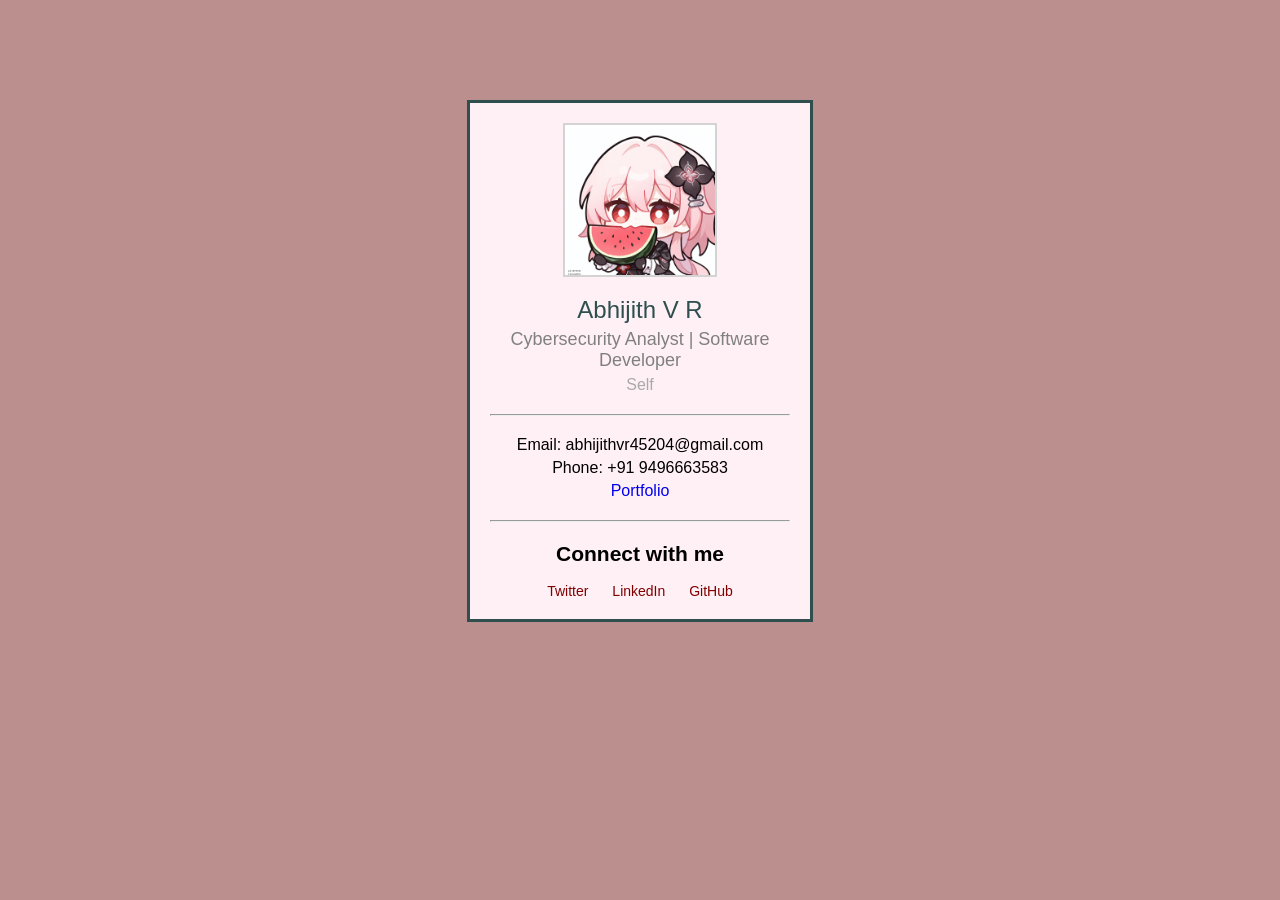
==== Bcard.htm @ efcba4c4 "Base-line" ====
<!doctype html>
<html lang="en">
  <head>
    <meta charset="UTF-8" />
    <meta name="viewport" content="width=device-width, initial-scale=1.0" />
    <title>Document</title>
    <link rel="stylesheet" href="css/Bcard.css">
  </head>
  <body>
    <div class="business-card">
      <img
        src="assets/image/profile.jpeg"
        alt="Profile"
        class="profile-image"
      />
      <p class="full-name">Abhijith V R</p>
      <p class="designation">Cybersecurity Analyst | Software Developer</p>
      <p class="company">Self</p>
      <hr />
      <p>Email: abhijithvr45204@gmail.com</p>
      <p>Phone: +91 9496663583</p>
      <a class="portfolio-link" href="index.html">Portfolio</a>
      <hr />
      <div class="social-media">
        <h2>Connect with me</h2>
        <a href="http://twitter.com/">Twitter</a>
        <a href="http://linkedin.com/">LinkedIn</a>
        <a href="http://github.com/">GitHub</a>
      </div>
    </div>
  </body>
</html>
---- css/Bcard.css ----
body {
  background-color: rosybrown;
  font-family: "Arial", sans-serif;
}

.business-card {
  background-color: lavenderblush;
  border: 3px solid darkslategray;
  padding: 20px;
  text-align: center;
  font-size: 16px;
  width: 300px;
  margin-left: auto;
  margin-right: auto;
  margin-top: 100px;
}

.profile-image {
  max-width: 100%;
  width: 150px;
  height: 150px;
  margin-bottom: 10px;
  border: 2px solid lightgray;
}

.full-name {
  font-size: 24px;
  color: darkslategray;
}

.designation {
  font-size: 18px;
  color: gray;
}

.company {
  font-size: 16px;
  color: darkgray;
}

p {
  margin: 5px 0;
}

a {
  text-decoration: none;
}

.social-media {
  margin-top: 10px;
  font-size: 14px;
}

.social-media a {
  margin: 10px;
  color: maroon;
}

hr {
  margin: 20px 0;
}

head *,
title,
meta,
link,
script {
  display: none !important;
}
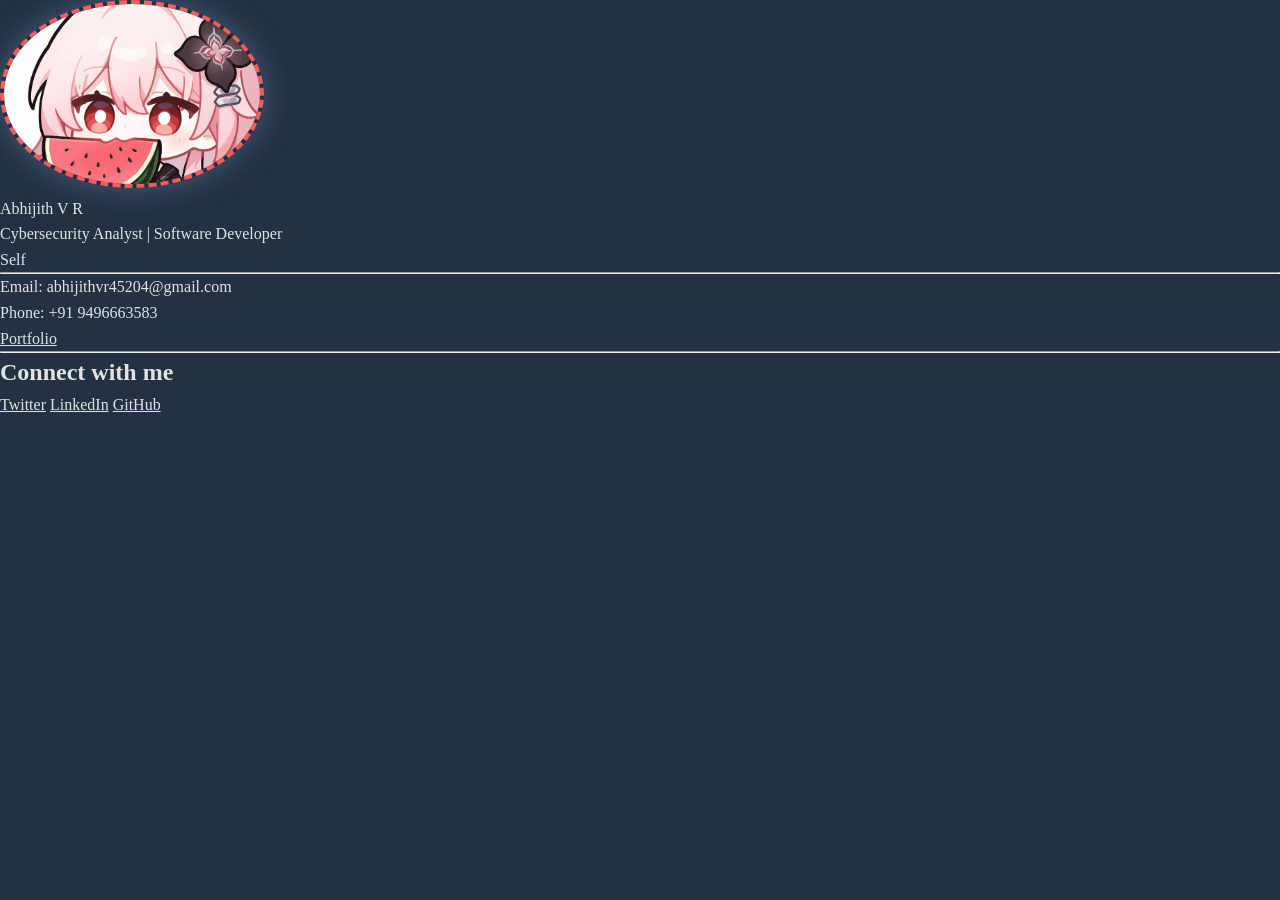
==== commit fe7a1429: "minute" ====
--- a/Bcard.htm
+++ b/Bcard.htm
@@ -4,7 +4,7 @@
     <meta charset="UTF-8" />
     <meta name="viewport" content="width=device-width, initial-scale=1.0" />
     <title>Document</title>
-    <link rel="stylesheet" href="css/Bcard.css">
+    <link rel="stylesheet" href="css/index.css" />
   </head>
   <body>
     <div class="business-card">
--- a/css/index.css
+++ b/css/index.css
@@ -0,0 +1,119 @@
+:root {
+  --background: #233142;
+
+  --foreground: #455d7a;
+
+  --accent: #f95959;
+
+  --text: #e3e3e3;
+}
+
+* {
+  background-color: var(--background);
+  color: var(--text);
+  margin: 0;
+  padding: 0;
+}
+
+body {
+  line-height: 1.6;
+  min-height: 80vh;
+}
+
+header {
+  width: 100%;
+  padding: 20px;
+  min-height: 10vh;
+}
+
+footer {
+  padding: 20px;
+  text-align: center;
+  background-color: var(--foreground);
+}
+footer a {
+  text-decoration: none;
+  transition: color 0.3s ease;
+}
+
+footer a:hover {
+  color: var(--accent);
+}
+
+#hero {
+  min-height: 100vh;
+  padding: 1em;
+  display: flex;
+  flex-direction: column;
+  justify-content: center;
+  align-items: center;
+  text-align: left;
+}
+
+#hero > div {
+  display: flex;
+  flex-direction: column;
+  align-items: center;
+  gap: 20px;
+}
+
+#about {
+  padding: 20px;
+  display: flex;
+  justify-content: space-between;
+  align-items: center;
+  gap: 30px;
+}
+
+main {
+  width: 100%;
+}
+
+img {
+  height: 20vh;
+  width: 20vw;
+  object-fit: cover;
+  border-radius: 50%;
+  border: 4px dashed var(--accent);
+  box-shadow: 0 0 30px var(--foreground);
+  transition:
+    transform 0.3s ease,
+    box-shadow 0.3s ease;
+}
+
+img:hover {
+  transform: scale(1.05);
+  box-shadow: 0 0 45px var(--foreground);
+}
+
+nav ul {
+  list-style: none;
+  display: flex;
+  justify-content: flex-start;
+  align-items: center;
+  gap: 30px;
+}
+
+nav a {
+  text-decoration: none;
+  cursor: pointer;
+}
+
+#about div a {
+  background: var(--foreground);
+  display: flex;
+  flex-direction: inherit;
+  padding: 12px 24px;
+  border-radius: 8px;
+  text-decoration: none;
+  font-weight: 700;
+  transition:
+    transform 0.3s ease,
+    background 0.3s ease,
+    box-shadow 0.3s ease;
+}
+
+#about div a:hover {
+  transform: translateY(-3px);
+  box-shadow: 0 8px 20px var(--accent);
+}
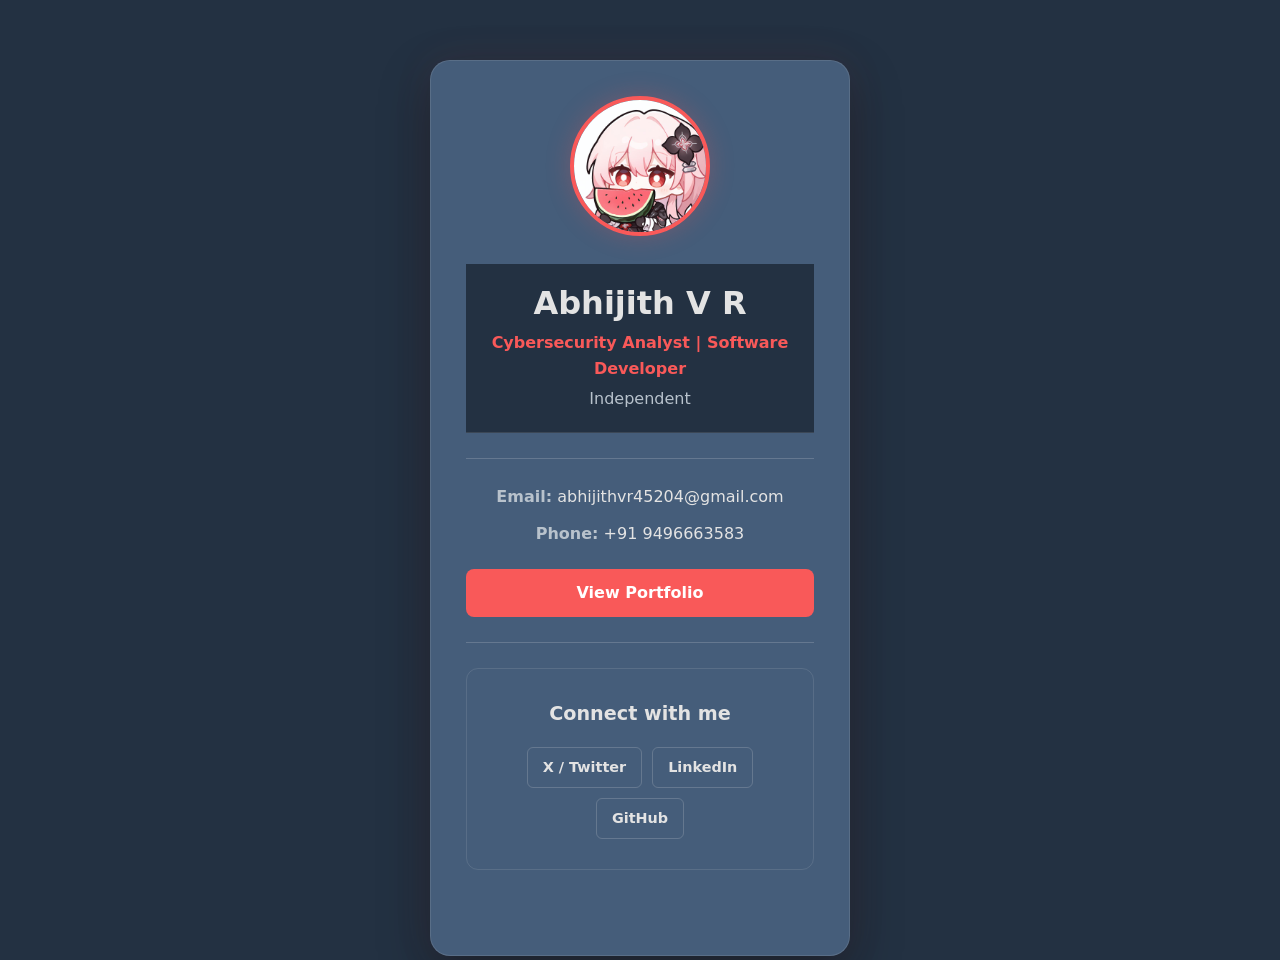
==== commit 64d9450f: "ok i guess" ====
--- a/Bcard.htm
+++ b/Bcard.htm
@@ -3,30 +3,84 @@
   <head>
     <meta charset="UTF-8" />
     <meta name="viewport" content="width=device-width, initial-scale=1.0" />
-    <title>Document</title>
+
+    <title>Abhijith V R - Business Card</title>
+
+    <meta
+      name="description"
+      content="Digital business card for Abhijith V R, Cybersecurity Analyst and Software Developer."
+    />
+    <meta name="author" content="Abhijith V R" />
+
     <link rel="stylesheet" href="css/index.css" />
+    <link rel="icon" href="assets/image/favicon.ico" />
   </head>
+
   <body>
-    <div class="business-card">
-      <img
-        src="assets/image/profile.jpeg"
-        alt="Profile"
-        class="profile-image"
-      />
-      <p class="full-name">Abhijith V R</p>
-      <p class="designation">Cybersecurity Analyst | Software Developer</p>
-      <p class="company">Self</p>
-      <hr />
-      <p>Email: abhijithvr45204@gmail.com</p>
-      <p>Phone: +91 9496663583</p>
-      <a class="portfolio-link" href="index.html">Portfolio</a>
-      <hr />
-      <div class="social-media">
-        <h2>Connect with me</h2>
-        <a href="http://twitter.com/">Twitter</a>
-        <a href="http://linkedin.com/">LinkedIn</a>
-        <a href="http://github.com/">GitHub</a>
-      </div>
-    </div>
+    <main>
+      <article class="business-card">
+        <img
+          src="assets/image/profile.jpeg"
+          alt="Portrait of Abhijith V R"
+          class="profile-image"
+        />
+
+        <header class="card-header">
+          <h1 class="full-name">Abhijith V R</h1>
+          <p class="designation">Cybersecurity Analyst | Software Developer</p>
+          <p class="company">Independent</p>
+        </header>
+
+        <hr />
+
+        <section class="contact-info" aria-label="Contact information">
+          <p>
+            <strong>Email:</strong>
+            <a href="mailto:abhijithvr45204@gmail.com">
+              abhijithvr45204@gmail.com
+            </a>
+          </p>
+
+          <p>
+            <strong>Phone:</strong>
+            <a href="tel:+919496663583">+91 9496663583</a>
+          </p>
+
+          <a class="portfolio-link" href="index.html"> View Portfolio </a>
+        </section>
+
+        <hr />
+
+        <section class="social-media" aria-labelledby="social-heading">
+          <h2 id="social-heading">Connect with me</h2>
+
+          <div class="social-links">
+            <a
+              href="https://x.com/abhijithvr45204"
+              target="_blank"
+              rel="noopener noreferrer"
+            >
+              X / Twitter
+            </a>
+
+            <a
+              href="https://www.linkedin.com/in/abhijithvr45204/"
+              target="_blank"
+              rel="noopener noreferrer"
+            >
+              LinkedIn
+            </a>
+
+            <a
+              href="https://github.com/abhijithvr45204-blip"
+              target="_blank"
+              rel="noopener noreferrer"
+            >
+              GitHub
+            </a>
+          </div>
+        </section>
+      </article>
+    </main>
   </body>
 </html>
--- a/css/index.css
+++ b/css/index.css
@@ -1,53 +1,109 @@
 :root {
   --background: #233142;
-
   --foreground: #455d7a;
-
   --accent: #f95959;
-
   --text: #e3e3e3;
-}
+  --text-muted: #b8c2cc;
+  --border: rgba(227, 227, 227, 0.12);
+  --shadow: rgba(0, 0, 0, 0.25);
+}
+
+/* ---------- Reset ---------- */
 
 * {
-  background-color: var(--background);
-  color: var(--text);
+  box-sizing: border-box;
   margin: 0;
   padding: 0;
 }
 
+html {
+  scroll-behavior: smooth;
+}
+
 body {
+  min-height: 100vh;
+  background-color: var(--background);
+  color: var(--text);
+  font-family:
+    system-ui,
+    -apple-system,
+    BlinkMacSystemFont,
+    "Segoe UI",
+    sans-serif;
   line-height: 1.6;
-  min-height: 80vh;
-}
+}
+
+/* ---------- Header ---------- */
 
 header {
   width: 100%;
-  padding: 20px;
-  min-height: 10vh;
-}
-
-footer {
-  padding: 20px;
-  text-align: center;
-  background-color: var(--foreground);
-}
-footer a {
+  padding: 20px 6%;
+  border-bottom: 1px solid var(--border);
+  background-color: var(--background);
+}
+
+nav ul {
+  display: flex;
+  justify-content: flex-end;
+  align-items: center;
+  gap: 30px;
+  list-style: none;
+}
+
+nav a {
+  position: relative;
+  color: var(--text);
   text-decoration: none;
+  font-weight: 600;
   transition: color 0.3s ease;
 }
 
-footer a:hover {
-  color: var(--accent);
-}
+nav a::after {
+  content: "";
+  position: absolute;
+  left: 0;
+  bottom: -6px;
+  width: 0;
+  height: 2px;
+  background-color: var(--accent);
+  transition: width 0.3s ease;
+}
+
+nav a:hover {
+  color: var(--accent);
+}
+
+nav a:hover::after {
+  width: 100%;
+}
+
+/* ---------- Main ---------- */
+
+main {
+  width: 100%;
+}
+
+/* ---------- Hero ---------- */
 
 #hero {
-  min-height: 100vh;
-  padding: 1em;
+  min-height: 85vh;
+  padding: 60px 6%;
   display: flex;
   flex-direction: column;
   justify-content: center;
   align-items: center;
-  text-align: left;
+  text-align: center;
+}
+
+#hero h1 {
+  margin-bottom: 40px;
+  font-size: clamp(2rem, 5vw, 4rem);
+  line-height: 1.15;
+  letter-spacing: -1px;
+}
+
+#hero h1 strong {
+  color: var(--accent);
 }
 
 #hero > div {
@@ -57,63 +113,700 @@
   gap: 20px;
 }
 
-#about {
-  padding: 20px;
-  display: flex;
-  justify-content: space-between;
-  align-items: center;
-  gap: 30px;
-}
-
-main {
-  width: 100%;
-}
-
-img {
-  height: 20vh;
-  width: 20vw;
+#hero p {
+  font-size: clamp(1.1rem, 2vw, 1.5rem);
+  color: var(--text-muted);
+}
+
+/* ---------- Profile Image ---------- */
+
+#hero img {
+  width: 220px;
+  height: 220px;
   object-fit: cover;
   border-radius: 50%;
   border: 4px dashed var(--accent);
-  box-shadow: 0 0 30px var(--foreground);
+  box-shadow:
+    0 0 30px rgba(69, 93, 122, 0.8),
+    0 0 60px rgba(249, 89, 89, 0.12);
   transition:
     transform 0.3s ease,
     box-shadow 0.3s ease;
 }
 
-img:hover {
+#hero img:hover {
   transform: scale(1.05);
-  box-shadow: 0 0 45px var(--foreground);
-}
-
-nav ul {
-  list-style: none;
-  display: flex;
-  justify-content: flex-start;
+  box-shadow:
+    0 0 40px rgba(69, 93, 122, 0.9),
+    0 0 70px rgba(249, 89, 89, 0.2);
+}
+
+/* ---------- About ---------- */
+
+#about {
+  width: min(1100px, 88%);
+  margin: 0 auto;
+  padding: 80px 0;
+  display: flex;
+  justify-content: space-between;
   align-items: center;
-  gap: 30px;
-}
-
-nav a {
+  gap: 50px;
+  border-top: 1px solid var(--border);
+}
+
+#about > div:first-child {
+  max-width: 750px;
+}
+
+#about h2 {
+  margin-bottom: 20px;
+  color: var(--accent);
+  font-size: clamp(1.5rem, 3vw, 2.2rem);
+  line-height: 1.3;
+}
+
+#about p {
+  color: var(--text-muted);
+  font-size: 1.05rem;
+}
+
+/* ---------- Resume Button ---------- */
+
+#about div a {
+  display: inline-block;
+  padding: 12px 24px;
+  border: 1px solid transparent;
+  border-radius: 8px;
+  background-color: var(--foreground);
+  color: var(--text);
   text-decoration: none;
-  cursor: pointer;
-}
-
-#about div a {
-  background: var(--foreground);
-  display: flex;
-  flex-direction: inherit;
+  font-weight: 700;
+  white-space: nowrap;
+  transition:
+    transform 0.3s ease,
+    background-color 0.3s ease,
+    box-shadow 0.3s ease,
+    border-color 0.3s ease;
+}
+
+#about div a:hover {
+  transform: translateY(-3px);
+  background-color: var(--accent);
+  border-color: var(--accent);
+  box-shadow: 0 8px 25px rgba(249, 89, 89, 0.35);
+}
+
+/* ---------- More Information ---------- */
+
+#moreinfo {
+  width: min(900px, 88%);
+  margin: 0 auto;
+  padding: 60px 0 100px;
+  display: flex;
+  justify-content: center;
+  gap: 25px;
+}
+
+#moreinfo a {
+  min-width: 150px;
   padding: 12px 24px;
+  border: 1px solid var(--foreground);
   border-radius: 8px;
+  background-color: transparent;
+  color: var(--text);
+  text-align: center;
   text-decoration: none;
   font-weight: 700;
   transition:
     transform 0.3s ease,
-    background 0.3s ease,
+    background-color 0.3s ease,
+    color 0.3s ease,
+    border-color 0.3s ease;
+}
+
+#moreinfo a:hover {
+  transform: translateY(-3px);
+  background-color: var(--accent);
+  border-color: var(--accent);
+  color: white;
+}
+
+/* ---------- Footer ---------- */
+
+footer {
+  padding: 30px 6%;
+  background-color: var(--foreground);
+  color: var(--text);
+  text-align: center;
+}
+
+footer p {
+  background-color: transparent;
+}
+
+footer a {
+  background-color: transparent;
+  color: var(--text);
+  text-decoration: none;
+  transition: color 0.3s ease;
+}
+
+footer a:hover {
+  color: var(--accent);
+}
+
+/* ---------- Responsive Design ---------- */
+
+@media (max-width: 700px) {
+  header {
+    padding: 18px 5%;
+  }
+
+  nav ul {
+    justify-content: center;
+    gap: 20px;
+  }
+
+  #hero {
+    min-height: 80vh;
+    padding: 50px 5%;
+  }
+
+  #hero h1 {
+    margin-bottom: 30px;
+  }
+
+  #hero img {
+    width: 170px;
+    height: 170px;
+  }
+
+  #about {
+    width: 90%;
+    padding: 60px 0;
+    flex-direction: column;
+    align-items: flex-start;
+    gap: 30px;
+  }
+
+  #about div a {
+    width: 100%;
+    text-align: center;
+  }
+
+  #moreinfo {
+    width: 90%;
+    padding: 40px 0 70px;
+    flex-direction: column;
+  }
+
+  #moreinfo a {
+    width: 100%;
+  }
+
+  footer {
+    padding: 25px 5%;
+  }
+}
+
+@media (prefers-reduced-motion: reduce) {
+  html {
+    scroll-behavior: auto;
+  }
+
+  *,
+  *::before,
+  *::after {
+    transition: none !important;
+    animation: none !important;
+  }
+}
+
+/* ---------- Projects Page ---------- */
+
+#projects {
+  width: min(1100px, 88%);
+  margin: 0 auto;
+  padding: 70px 0 100px;
+}
+
+.projects-header {
+  margin-bottom: 50px;
+  text-align: center;
+}
+
+.projects-header h1 {
+  margin-bottom: 15px;
+  color: var(--accent);
+  font-size: clamp(2.2rem, 5vw, 3.5rem);
+  text-transform: uppercase;
+}
+
+.projects-header p {
+  max-width: 700px;
+  margin: 0 auto;
+  color: var(--text-muted);
+}
+
+/* Project list */
+
+.project-list {
+  list-style: none;
+  display: flex;
+  flex-direction: column;
+  gap: 30px;
+  padding-left: 30px;
+}
+
+.project-card {
+  padding: 30px;
+  border: 1px solid var(--border);
+  border-left: 4px solid var(--accent);
+  border-radius: 12px;
+  background-color: rgba(69, 93, 122, 0.25);
+  box-shadow: 0 10px 30px var(--shadow);
+  transition:
+    transform 0.3s ease,
+    box-shadow 0.3s ease,
+    border-color 0.3s ease;
+}
+
+.project-card:hover {
+  transform: translateY(-5px);
+  border-left-color: var(--accent);
+  box-shadow: 0 15px 35px rgba(0, 0, 0, 0.35);
+}
+
+.project-card h2 {
+  margin-bottom: 12px;
+  color: var(--text);
+  font-size: clamp(1.25rem, 3vw, 1.7rem);
+  line-height: 1.3;
+}
+
+.project-card h2 a {
+  color: inherit;
+  text-decoration: none;
+  transition: color 0.3s ease;
+}
+
+.project-card h2 a:hover {
+  color: var(--accent);
+}
+
+.project-card .technologies {
+  margin-bottom: 20px;
+  color: var(--accent);
+}
+
+.project-card .technologies em {
+  color: var(--text-muted);
+}
+
+.project-card ul {
+  padding-left: 20px;
+}
+
+.project-card li {
+  margin-bottom: 10px;
+  color: var(--text-muted);
+}
+
+.project-card li:last-child {
+  margin-bottom: 0;
+}
+
+/* ---------- Projects Mobile Layout ---------- */
+
+@media (max-width: 700px) {
+  #projects {
+    width: 90%;
+    padding: 50px 0 70px;
+  }
+
+  .project-list {
+    padding-left: 25px;
+  }
+
+  .project-card {
+    padding: 22px;
+  }
+}
+
+/* ---------- Contact Page ---------- */
+
+#contact {
+  width: min(900px, 88%);
+  margin: 0 auto;
+  padding: 70px 0 100px;
+}
+
+.contact-header {
+  margin-bottom: 50px;
+  text-align: center;
+}
+
+.contact-header h1 {
+  margin-bottom: 15px;
+  color: var(--accent);
+  font-size: clamp(2.2rem, 5vw, 3.5rem);
+}
+
+.contact-header p {
+  max-width: 650px;
+  margin: 0 auto;
+  color: var(--text-muted);
+}
+
+/* ---------- Social Media ---------- */
+
+.social-media {
+  margin-bottom: 50px;
+  padding: 30px;
+  border: 1px solid var(--border);
+  border-radius: 12px;
+  background-color: rgba(69, 93, 122, 0.25);
+}
+
+.social-media h2 {
+  margin-bottom: 20px;
+  color: var(--accent);
+}
+
+.social-links {
+  display: flex;
+  flex-wrap: wrap;
+  gap: 15px;
+}
+
+.social-links a {
+  padding: 10px 20px;
+  border: 1px solid var(--foreground);
+  border-radius: 8px;
+  color: var(--text);
+  text-decoration: none;
+  font-weight: 600;
+  transition:
+    background-color 0.3s ease,
+    border-color 0.3s ease,
+    transform 0.3s ease;
+}
+
+.social-links a:hover {
+  background-color: var(--accent);
+  border-color: var(--accent);
+  transform: translateY(-3px);
+}
+
+/* ---------- Contact Form ---------- */
+
+.contact-form {
+  padding: 35px;
+  border: 1px solid var(--border);
+  border-radius: 12px;
+  background-color: rgba(69, 93, 122, 0.25);
+  box-shadow: 0 10px 30px var(--shadow);
+}
+
+.contact-form h2 {
+  margin-bottom: 30px;
+  color: var(--accent);
+}
+
+form {
+  display: flex;
+  flex-direction: column;
+  gap: 25px;
+}
+
+fieldset {
+  padding: 25px;
+  border: 1px solid var(--border);
+  border-radius: 8px;
+}
+
+legend {
+  padding: 0 10px;
+  color: var(--accent);
+  font-weight: 700;
+}
+
+.form-group {
+  display: flex;
+  flex-direction: column;
+  gap: 8px;
+  margin-bottom: 20px;
+}
+
+.form-group:last-child {
+  margin-bottom: 0;
+}
+
+label {
+  font-weight: 600;
+}
+
+input,
+select,
+textarea {
+  width: 100%;
+  padding: 12px;
+  border: 1px solid var(--foreground);
+  border-radius: 6px;
+  outline: none;
+  background-color: var(--background);
+  color: var(--text);
+  font: inherit;
+  transition:
+    border-color 0.3s ease,
     box-shadow 0.3s ease;
 }
 
-#about div a:hover {
+input:focus,
+select:focus,
+textarea:focus {
+  border-color: var(--accent);
+  box-shadow: 0 0 0 3px rgba(249, 89, 89, 0.15);
+}
+
+textarea {
+  resize: vertical;
+  min-height: 140px;
+}
+
+.time-limit {
+  margin-bottom: 20px;
+}
+
+.time-limit label {
+  display: inline-flex;
+  flex-direction: row;
+  align-items: center;
+  gap: 8px;
+  margin-right: 25px;
+  font-weight: 400;
+}
+
+.time-limit input {
+  width: auto;
+}
+
+button[type="submit"] {
+  align-self: flex-start;
+  padding: 13px 28px;
+  border: none;
+  border-radius: 8px;
+  background-color: var(--accent);
+  color: white;
+  font: inherit;
+  font-weight: 700;
+  cursor: pointer;
+  transition:
+    transform 0.3s ease,
+    box-shadow 0.3s ease,
+    background-color 0.3s ease;
+}
+
+button[type="submit"]:hover {
   transform: translateY(-3px);
-  box-shadow: 0 8px 20px var(--accent);
-}
+  background-color: #ff6b6b;
+  box-shadow: 0 8px 25px rgba(249, 89, 89, 0.35);
+}
+
+/* ---------- Contact Mobile Layout ---------- */
+
+@media (max-width: 700px) {
+  #contact {
+    width: 90%;
+    padding: 50px 0 70px;
+  }
+
+  .social-media,
+  .contact-form {
+    padding: 22px;
+  }
+
+  .social-links {
+    flex-direction: column;
+  }
+
+  .social-links a {
+    text-align: center;
+  }
+
+  fieldset {
+    padding: 20px;
+  }
+
+  button[type="submit"] {
+    width: 100%;
+  }
+}
+
+/* ---------- Digital Business Card ---------- */
+
+.business-card {
+  width: min(420px, 90%);
+  margin: 60px auto;
+  padding: 35px;
+  border: 1px solid var(--border);
+  border-radius: 20px;
+  background-color: var(--foreground);
+  box-shadow:
+    0 20px 50px rgba(0, 0, 0, 0.35),
+    0 0 40px rgba(249, 89, 89, 0.08);
+  text-align: center;
+}
+
+.business-card .profile-image {
+  width: 140px;
+  height: 140px;
+  margin-bottom: 20px;
+  object-fit: cover;
+  border: 4px solid var(--accent);
+  border-radius: 50%;
+  box-shadow: 0 0 25px rgba(249, 89, 89, 0.25);
+}
+
+.card-header h1,
+.card-header p,
+.contact-info p,
+.social-media h2 {
+  background-color: transparent;
+}
+
+.full-name {
+  color: var(--text);
+  font-size: 2rem;
+  line-height: 1.2;
+}
+
+.designation {
+  margin-top: 8px;
+  color: var(--accent);
+  font-weight: 600;
+}
+
+.company {
+  margin-top: 5px;
+  color: var(--text-muted);
+}
+
+.business-card hr {
+  margin: 25px 0;
+  border: 0;
+  border-top: 1px solid rgba(227, 227, 227, 0.2);
+}
+
+.contact-info {
+  display: flex;
+  flex-direction: column;
+  gap: 12px;
+}
+
+.contact-info p {
+  color: var(--text-muted);
+}
+
+.contact-info a {
+  color: var(--text);
+  text-decoration: none;
+  transition: color 0.3s ease;
+}
+
+.contact-info a:hover {
+  color: var(--accent);
+}
+
+.portfolio-link {
+  display: inline-block;
+  margin-top: 10px;
+  padding: 11px 25px;
+  border-radius: 8px;
+  background-color: var(--accent);
+  color: white !important;
+  font-weight: 700;
+  transition:
+    transform 0.3s ease,
+    box-shadow 0.3s ease;
+}
+
+.portfolio-link:hover {
+  transform: translateY(-3px);
+  box-shadow: 0 8px 20px rgba(249, 89, 89, 0.3);
+}
+
+/* ---------- Business Card Social Links ---------- */
+
+.business-card .social-media {
+  background-color: transparent;
+}
+
+.social-media h2 {
+  margin-bottom: 18px;
+  color: var(--text);
+  font-size: 1.2rem;
+}
+
+.business-card .social-links {
+  display: flex;
+  justify-content: center;
+  flex-wrap: wrap;
+  gap: 10px;
+}
+
+.business-card .social-links a {
+  padding: 8px 15px;
+  border: 1px solid rgba(227, 227, 227, 0.2);
+  border-radius: 6px;
+  background-color: transparent;
+  color: var(--text);
+  text-decoration: none;
+  font-size: 0.9rem;
+  transition:
+    background-color 0.3s ease,
+    border-color 0.3s ease,
+    transform 0.3s ease;
+}
+
+.business-card .social-links a:hover {
+  transform: translateY(-2px);
+  border-color: var(--accent);
+  background-color: var(--accent);
+  color: white;
+}
+
+/* ---------- Business Card Mobile ---------- */
+
+@media (max-width: 500px) {
+  .business-card {
+    width: 92%;
+    margin: 30px auto;
+    padding: 25px 20px;
+  }
+
+  .business-card .profile-image {
+    width: 120px;
+    height: 120px;
+  }
+
+  .full-name {
+    font-size: 1.7rem;
+  }
+
+  .designation {
+    font-size: 0.9rem;
+  }
+
+  .contact-info {
+    font-size: 0.9rem;
+  }
+
+  .business-card .social-links {
+    flex-direction: column;
+  }
+
+  .business-card .social-links a {
+    width: 100%;
+  }
+}
